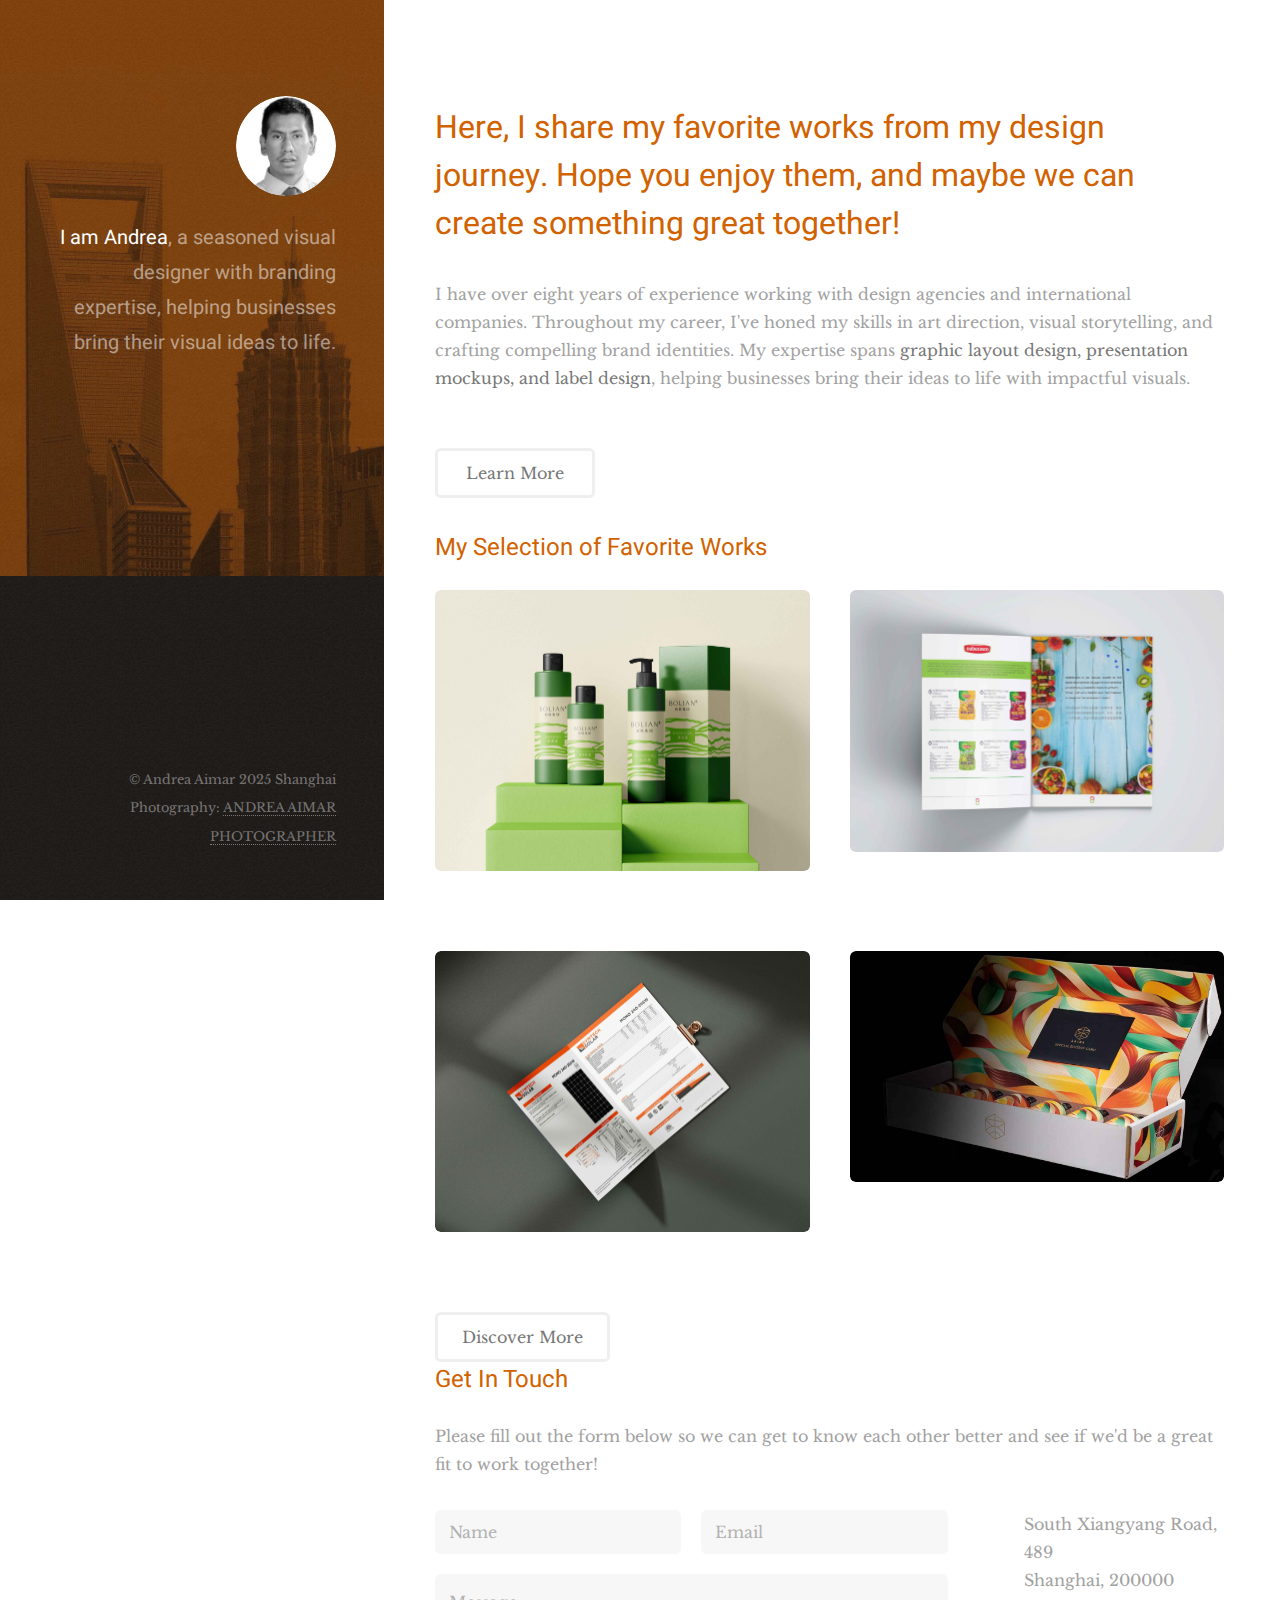
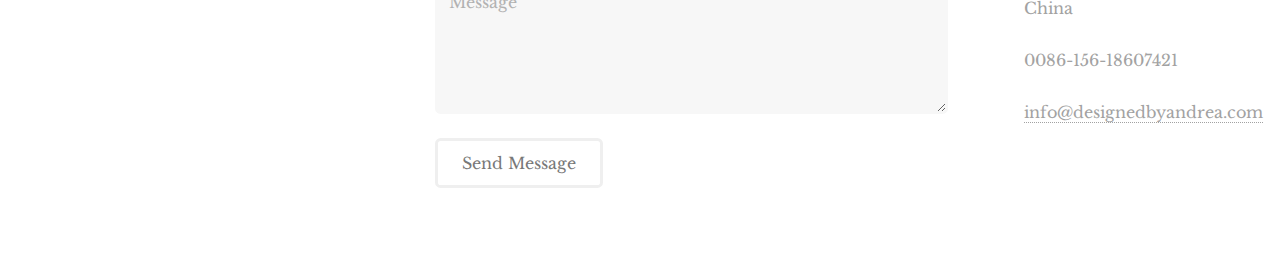
==== home.html @ a519e48b "first commit" ====
<!DOCTYPE HTML>
<html>
	<head>
		<title>Andrea Aimar · Freelance Graphic Designer & Visual Strategist Based in Shanghai</title>
		<meta charset="utf-8" />
		<meta name="viewport" content="width=device-width, initial-scale=1, user-scalable=no" />

		<link rel="icon" href="images/favicon.jpg" type="image/x-icon">
		
		<link rel="stylesheet" href="assets/css/main.css" />
		<style>
			.image.thumb:after {
				-moz-transition: opacity 0.2s ease-in-out;
				-webkit-transition: opacity 0.2s ease-in-out;
				-ms-transition: opacity 0.2s ease-in-out;
				transition: opacity 0.2s ease-in-out;
				border-radius: 0.35em;
				border: solid 3px rgba(255, 255, 255, 0.5);
				color: #fff;
				content: attr(data-title);
				display: inline-block;
				font-size: 0.8em;
				font-weight: 400;
				left: 50%;
				line-height: 2.25em;
				margin: -1.25em 0 0 -3em;
				opacity: 0;
				padding: 0 1.5em;
				position: absolute;
				text-align: center;
				text-decoration: none;
				top: 50%;
				white-space: nowrap;
			}

			.image.thumb:hover:after {
				opacity: 1;
			}
		</style>
	</head>
	
	<body class="is-preload">

		<!-- Header -->
		<header id="header">
			<div class="inner">
				<a href="#" class="image avatar"><img src="images/avatar.jpg" alt="" /></a>
				<h1><strong>I am Andrea</strong>, a seasoned visual designer with branding expertise,
					helping businesses bring their visual ideas to life.</h1>
			</div>
		</header>

		<!-- Main -->
		<div id="main">

			<!-- One -->
			<section id="one">
				<header class="major">
					<h2>Here, I share my favorite works from my design journey.
					Hope you enjoy them, and maybe we can create something great together!</h2>
				</header>
				<div class="text-wrapper">
					<p class="short-text"> I have over eight years of experience working with design agencies and international companies.
						Throughout my career, I've honed my skills in art direction, visual storytelling, and crafting compelling brand identities.
						My expertise spans <strong>graphic layout design, presentation mockups, and label design</strong>, helping businesses
						bring their ideas to life with impactful visuals.</p>
					<p class="extra-text"> This part of the text will be hidden initially.</p>
				</div>
				<ul class="actions">
					<li><a href="#" class="button" id="reveal-btn">Learn More</a></li>
					<li><a href="#" class="button" id="see-less-btn" style="display:none;">See Less</a></li>
				</ul>
			</section>

			<!-- Two -->
			<section id="two">
				<h2>My Selection of Favorite Works</h2>
				<div class="row">

					<article class="col-6 col-12-xsmall work-item">
						<a href="images/fulls/01.jpg" class="image fit thumb" data-lightbox="work-1" data-title="Label Design">
							<img src="images/thumbs/01.jpg" alt="Label Design" />
						</a>
						<a href="images/fulls/01b.jpg" class="image fit thumb" data-lightbox="work-1" data-title="Label Design - Alternative View"></a>
					</article>

					<article class="col-6 col-12-xsmall work-item">
						<a href="images/fulls/02.jpg" class="image fit thumb" data-lightbox="work-2" data-title="Catalog Design">
							<img src="images/thumbs/02.jpg" alt="Catalog Design" />
						</a>
						<a href="images/fulls/02b.jpg" class="image fit thumb" data-lightbox="work-2" data-title="Catalog Design - Alternative View"></a>
					</article>

					<article class="col-6 col-12-xsmall work-item">
						<a href="images/fulls/03.jpg" class="image fit thumb" data-lightbox="work-3" data-title="Datasheet Creation">
							<img src="images/thumbs/03.jpg" alt="Datasheet Creation" />
						</a>
					</article>

					<article class="col-6 col-12-xsmall work-item">
						<a href="images/fulls/04.jpg" class="image fit thumb" data-lightbox="work-4" data-title="Packaging Art Direction">
							<img src="images/thumbs/04.jpg" alt="Packaging Art Direction" />
						</a>
						<a href="images/fulls/04b.jpg" class="image fit thumb" data-lightbox="work-4" data-title="Packaging Art Direction - Alternative View"></a>
					</article>
				</div>
				<a href="#" class="button" id="portfolio-btn">Discover More</a>
			</section>

			<!-- Hidden Section for Extra Projects -->
			<section id="two">
				
				<div class="row">
					<article class="col-6 col-12-xsmall work-item extra-project" style="display:none;">
						<a href="images/fulls/05.jpg" class="image fit thumb" data-lightbox="work-5" data-title="Product Catalog">
							<img src="images/thumbs/05.jpg" alt="Product Catalog" />
						</a>
						<a href="images/fulls/05b.jpg" class="image fit thumb" data-lightbox="work-5" data-title="Product Catalog - Alternative View"></a>
					</article>

					<article class="col-6 col-12-xsmall work-item extra-project" style="display:none;">
						<a href="images/fulls/06.jpg" class="image fit thumb" data-lightbox="work-6" data-title="Booth Design">
							<img src="images/thumbs/06.jpg" alt="Booth Design" />
						</a>
						<a href="images/fulls/06b.jpg" class="image fit thumb" data-lightbox="work-6" data-title="Booth Design - Alternative View"></a>
					</article>

					<article class="col-6 col-12-xsmall work-item extra-project" style="display:none;">
						<a href="images/fulls/07.jpg" class="image fit thumb" data-lightbox="work-7" data-title="Label Design">
							<img src="images/thumbs/07.jpg" alt="Label Design" />
						</a>
						<a href="images/fulls/07b.jpg" class="image fit thumb" data-lightbox="work-7" data-title="Label Design - Alternative View"></a>
					</article>

					<article class="col-6 col-12-xsmall work-item extra-project" style="display:none;">
						<a href="images/fulls/08.jpg" class="image fit thumb" data-lightbox="work-8" data-title="E-commerce Design">
							<img src="images/thumbs/08.jpg" alt="E-commerce Design" />
						</a>
						<a href="images/fulls/08b.jpg" class="image fit thumb" data-lightbox="work-8" data-title="E-commerce Design - Alternative View"></a>
					</article>

					<article class="col-6 col-12-xsmall work-item extra-project" style="display:none;">
						<a href="images/fulls/09.jpg" class="image fit thumb" data-lightbox="work-9" data-title="Label Design">
							<img src="images/thumbs/09.jpg" alt="Label Design" />
						</a>
						<a href="images/fulls/09b.jpg" class="image fit thumb" data-lightbox="work-9" data-title="Label Design - Alternative View"></a>
					</article>

					<article class="col-6 col-12-xsmall work-item extra-project" style="display:none;">
						<a href="images/fulls/10.jpg" class="image fit thumb" data-lightbox="work-10" data-title="E-commerce Design">
							<img src="images/thumbs/10.jpg" alt="E-commerce Design" />
						</a>
						<a href="images/fulls/10b.jpg" class="image fit thumb" data-lightbox="work-10" data-title="E-commerce Design - Alternative View"></a>
					</article>
				</div>
			</section>

			<!-- Three -->
			<section id="three">
				<h2>Get In Touch</h2>
				<p> Please fill out the form below so we can get to know each other better and see if we'd be a great fit to work together!</p>
				<div class="row">
					<div class="col-8 col-12-small">
						<form method="post" action="https://formsubmit.co/andreaaimar07@gmail.com">
							<div class="row gtr-uniform gtr-50">
								<div class="col-6 col-12-xsmall"><input type="text" name="name" id="name" placeholder="Name" /></div>
								<div class="col-6 col-12-xsmall"><input type="email" name="email" id="email" placeholder="Email" /></div>
								<div class="col-12"><textarea name="message" id="message" placeholder="Message" rows="4"></textarea></div>
							</div>
							<ul class="actions">
								<li><input type="submit" value="Send Message" /></li>
							</ul>
						</form>	
					</div>
					<div class="col-4 col-12-small">
						<ul class="labeled-icons">
							<li>
								<h3 class="icon solid fa-home"><span class="label">Address</span></h3>
								South Xiangyang Road, 489<br />
								Shanghai, 200000<br />
								China
							</li>
							<li>
								<h3 class="icon solid fa-mobile-alt"><span class="label">Phone</span></h3>
								0086-156-18607421
							</li>
							<li>
								<h3 class="icon solid fa-envelope"><span class="label">Email</span></h3>
								<a href="#">info@designedbyandrea.com</a>
							</li>
						</ul>
					</div>
				</div>
			</section>

		</div>

		<!-- Footer -->
		<footer id="footer">
			<div class="inner">
				<ul class="icons">
					<li><a href="instagram.com/designedbyandrea" class="icon brands fa-instagram"><span class="label">Instagram</span></a></li>
					<li><a href="mailto:andreaaimar07@gmail.com" class="icon solid fa-envelope"><span class="label">Email</span></a></li>
				</ul>
				<ul class="copyright">
					<li>&copy; Andrea Aimar 2025 Shanghai</li><li>Photography: <a href="http://aaimarphoto.com/">ANDREA AIMAR PHOTOGRAPHER</a></li>
				</ul>
			</div>
		</footer>

		<!-- Scripts -->
		<script src="assets/js/jquery.min.js"></script>
		<script src="assets/js/jquery.poptrox.min.js"></script>
		<script src="assets/js/browser.min.js"></script>
		<script src="assets/js/breakpoints.min.js"></script>
		<script src="assets/js/util.js"></script>
		<script src="assets/js/main.js"></script>
		<script>
			$(document).ready(function () {
				// Initialize lightbox for all images initially
				initializeLightbox();

				// Handle "Discover More" button click
				$('#portfolio-btn').click(function (e) {
					e.preventDefault(); // Prevent default link behavior

					// Show hidden projects
					$('.extra-project').fadeIn();

					// Destroy the existing poptrox instance
					$('.image.fit.thumb').data('poptrox', null);

					// Reinitialize lightbox for all images (including extra projects)
					initializeLightbox();

					// Hide the "Discover More" button after clicking
					$(this).hide();
				});

				// Function to initialize lightbox
				function initializeLightbox() {
					$('.image.fit.thumb').poptrox({
						usePopupCaption: true, // Show captions
						usePopupNav: true, // Enable navigation between images
					});
				}
			});
		</script>
	</body>
</html>
---- assets/css/main.css ----
@import url("https://fonts.googleapis.com/css2?family=Source+Sans+Pro:400,400italic,700&display=swap");
@import url("https://fonts.googleapis.com/css2?family=Libre+Baskerville:wght@400;700&display=swap");
@import url("https://fonts.googleapis.com/css2?family=Heebo:wght@100;200;300;400;500;600;700;800;900&display=swap");



article, aside, details, figcaption, figure,
footer, header, hgroup, menu, nav, section {
	display: block;}

body {
	line-height: 1;
}

ol, ul {
	list-style: none;
}

blockquote, q {
	quotes: none;
}

	blockquote:before, blockquote:after, q:before, q:after {
		content: '';
		content: none;
	}

table {
	border-collapse: collapse;
	border-spacing: 0;
}

body {
	-webkit-text-size-adjust: none;
}

mark {
	background-color: transparent;
	color: inherit;
}

input::-moz-focus-inner {
	border: 0;
	padding: 0;
}

input, select, textarea {
	-moz-appearance: none;
	-webkit-appearance: none;
	-ms-appearance: none;
	appearance: none;
}

/* Basic */

	html {
		box-sizing: border-box;
	}

	*, *:before, *:after {
		box-sizing: inherit;
	}

	body {
		background: #fff;
	}

		body.is-preload *, body.is-preload *:before, body.is-preload *:after {
			-moz-animation: none !important;
			-webkit-animation: none !important;
			-ms-animation: none !important;
			animation: none !important;
			-moz-transition: none !important;
			-webkit-transition: none !important;
			-ms-transition: none !important;
			transition: none !important;
		}

	body, input, select, textarea {
		color: #a2a2a2;
		font-family: 'Libre Baskerville', serif;
		font-size: 16pt;
		font-weight: 400;
		line-height: 1.75em;
	}

	a {
		-moz-transition: color 0.2s ease-in-out, border-color 0.2s ease-in-out;
		-webkit-transition: color 0.2s ease-in-out, border-color 0.2s ease-in-out;
		-ms-transition: color 0.2s ease-in-out, border-color 0.2s ease-in-out;
		transition: color 0.2s ease-in-out, border-color 0.2s ease-in-out;
		border-bottom: dotted 1px;
		color: #d19a00;
		text-decoration: none;
	}

		a:hover {
			border-bottom-color: transparent;
			color: #d19a00 !important;
			text-decoration: none;
		}

	strong, b {
		color: #787878;
		font-weight: 400;
	}

	em, i {
		font-style: italic;
	}

	p {
		margin: 0 0 2em 0;
	}

	h1, h2, h3, h4, h5, h6 {
		color: #787878;
		font-weight: 400;
		font-family: 'Heebo', sans-serif;
		line-height: 1em;
		margin: 0 0 1em 0;
	}

		h1 a, h2 a, h3 a, h4 a, h5 a, h6 a {
			color: inherit;
			text-decoration: none;
		}

	h1 {
		font-size: 2em;
		line-height: 1.5em;
	}

	h2 {
		font-size: 1.5em;
		line-height: 1.5em;
		color: #D16200;
	}

	h3 {
		font-size: 1.25em;
		line-height: 1.5em;
	}

	h4 {
		font-size: 1.1em;
		line-height: 1.5em;
	}

	h5 {
		font-size: 0.9em;
		line-height: 1.5em;
	}

	h6 {
		font-size: 0.7em;
		line-height: 1.5em;
	}

	sub {
		font-size: 0.8em;
		position: relative;
		top: 0.5em;
	}

	sup {
		font-size: 0.8em;
		position: relative;
		top: -0.5em;
	}

	hr {
		border: 0;
		border-bottom: solid 2px #efefef;
		margin: 2em 0;
	}

		hr.major {
			margin: 3em 0;
		}

	blockquote {
		border-left: solid 6px #efefef;
		font-style: italic;
		margin: 0 0 2em 0;
		padding: 0.5em 0 0.5em 1.5em;
	}

	code {
		background: #f7f7f7;
		border-radius: 0.35em;
		border: solid 2px #efefef;
		font-family: "Courier New", monospace;
		font-size: 0.9em;
		margin: 0 0.25em;
		padding: 0.25em 0.65em;
	}

	pre {
		-webkit-overflow-scrolling: touch;
		font-family: "Courier New", monospace;
		font-size: 0.9em;
		margin: 0 0 2em 0;
	}

		pre code {
			display: block;
			line-height: 1.75em;
			padding: 1em 1.5em;
			overflow-x: auto;
		}

	.align-left {
		text-align: left;
	}

	.align-center {
		text-align: center;
	}

	.align-right {
		text-align: right;
	}

/* Container */


		.container.max {
			width: 100%;
		}

		@media screen and (max-width: 980px) {

			.container {
				width: 100% !important;
				max-width: 100% !important;
			}

		}

		@media screen and (max-width: 480px) {

			.container {
				max-width: calc(100% - 3em);
			}

		}

/* Row */

	.row {
		display: flex;
		flex-wrap: wrap;
		box-sizing: border-box;
		align-items: stretch;
	}

		.row > * {
			box-sizing: border-box;
		}

		.row.gtr-uniform > * > :last-child {
			margin-bottom: 0;
		}

		.row.aln-left {
			justify-content: flex-start;
		}

		.row.aln-center {
			justify-content: center;
		}

		.row.aln-right {
			justify-content: flex-end;
		}

		.row.aln-top {
			align-items: flex-start;
		}

		.row.aln-middle {
			align-items: center;
		}

		.row.aln-bottom {
			align-items: flex-end;
		}

		.row > .imp {
			order: -1;
		}

		.row > .col-1 {
			width: 8.33333%;
		}

		.row > .off-1 {
			margin-left: 8.33333%;
		}

		.row > .col-2 {
			width: 16.66667%;
		}

		.row > .off-2 {
			margin-left: 16.66667%;
		}

		.row > .col-3 {
			width: 25%;
		}

		.row > .off-3 {
			margin-left: 25%;
		}

		.row > .col-4 {
			width: 33.33333%;
		}

		.row > .off-4 {
			margin-left: 33.33333%;
		}

		.row > .col-5 {
			width: 41.66667%;
		}

		.row > .off-5 {
			margin-left: 41.66667%;
		}

		.row > .col-6 {
			width: 50%;
		}

		.row > .off-6 {
			margin-left: 50%;
		}

		.row > .col-7 {
			width: 58.33333%;
		}

		.row > .off-7 {
			margin-left: 58.33333%;
		}

		.row > .col-8 {
			width: 66.66667%;
		}

		.row > .off-8 {
			margin-left: 66.66667%;
		}

		.row > .col-9 {
			width: 75%;
		}

		.row > .off-9 {
			margin-left: 75%;
		}

		.row > .col-10 {
			width: 83.33333%;
		}

		.row > .off-10 {
			margin-left: 83.33333%;
		}

		.row > .col-11 {
			width: 91.66667%;
		}

		.row > .off-11 {
			margin-left: 91.66667%;
		}

		.row > .col-12 {
			width: 100%;
		}

		.row > .off-12 {
			margin-left: 100%;
		}

		.row.gtr-0 {
			margin-top: 0;
			margin-left: 0em;
		}

			.row.gtr-0 > * {
				padding: 0 0 0 0em;
			}

			.row.gtr-0.gtr-uniform {
				margin-top: 0em;
			}

				.row.gtr-0.gtr-uniform > * {
					padding-top: 0em;
				}

		.row.gtr-25 {
			margin-top: 0;
			margin-left: -0.625em;
		}

			.row.gtr-25 > * {
				padding: 0 0 0 0.625em;
			}

			.row.gtr-25.gtr-uniform {
				margin-top: -0.625em;
			}

				.row.gtr-25.gtr-uniform > * {
					padding-top: 0.625em;
				}

		.row.gtr-50 {
			margin-top: 0;
			margin-left: -1.25em;
		}

			.row.gtr-50 > * {
				padding: 0 0 0 1.25em;
			}

			.row.gtr-50.gtr-uniform {
				margin-top: -1.25em;
			}

				.row.gtr-50.gtr-uniform > * {
					padding-top: 1.25em;
				}

		.row {
			margin-top: 0;
			margin-left: -2.5em;
		}

			.row > * {
				padding: 0 0 0 2.5em;
			}

			.row.gtr-uniform {
				margin-top: -2.5em;
			}

				.row.gtr-uniform > * {
					padding-top: 2.5em;
				}

		.row.gtr-150 {
			margin-top: 0;
			margin-left: -3.75em;
		}

			.row.gtr-150 > * {
				padding: 0 0 0 3.75em;
			}

			.row.gtr-150.gtr-uniform {
				margin-top: -3.75em;
			}

				.row.gtr-150.gtr-uniform > * {
					padding-top: 3.75em;
				}

		.row.gtr-200 {
			margin-top: 0;
			margin-left: -5em;
		}

			.row.gtr-200 > * {
				padding: 0 0 0 5em;
			}

			.row.gtr-200.gtr-uniform {
				margin-top: -5em;
			}

				.row.gtr-200.gtr-uniform > * {
					padding-top: 5em;
				}

		
				.row.gtr-150 {
					margin-top: 0;
					margin-left: -3em;
				}

					.row.gtr-150 > * {
						padding: 0 0 0 3em;
					}

					.row.gtr-150.gtr-uniform {
						margin-top: -3em;
					}

						.row.gtr-150.gtr-uniform > * {
							padding-top: 3em;
						}

				.row.gtr-200 {
					margin-top: 0;
					margin-left: -4em;
				}

					.row.gtr-200 > * {
						padding: 0 0 0 4em;
					}

					.row.gtr-200.gtr-uniform {
						margin-top: -4em;
					}

						.row.gtr-200.gtr-uniform > * {
							padding-top: 4em;
						}

		}

		@media screen and (max-width: 980px) {

			.row {
				display: flex;
				flex-wrap: wrap;
				box-sizing: border-box;
				align-items: stretch;
			}

				.row > * {
					box-sizing: border-box;
				}

				.row.gtr-uniform > * > :last-child {
					margin-bottom: 0;
				}

				.row.aln-left {
					justify-content: flex-start;
				}

				.row.aln-center {
					justify-content: center;
				}

				.row.aln-right {
					justify-content: flex-end;
				}

				.row.aln-top {
					align-items: flex-start;
				}

				.row.aln-middle {
					align-items: center;
				}

				.row.aln-bottom {
					align-items: flex-end;
				}

				.row > .imp-medium {
					order: -1;
				}

				.row > .col-1-medium {
					width: 8.33333%;
				}

				.row > .off-1-medium {
					margin-left: 8.33333%;
				}

				.row > .col-2-medium {
					width: 16.66667%;
				}

				.row > .off-2-medium {
					margin-left: 16.66667%;
				}

				.row > .col-3-medium {
					width: 25%;
				}

				.row > .off-3-medium {
					margin-left: 25%;
				}

				.row > .col-4-medium {
					width: 33.33333%;
				}

				.row > .off-4-medium {
					margin-left: 33.33333%;
				}

				.row > .col-5-medium {
					width: 41.66667%;
				}

				.row > .off-5-medium {
					margin-left: 41.66667%;
				}

				.row > .col-6-medium {
					width: 50%;
				}

				.row > .off-6-medium {
					margin-left: 50%;
				}

				.row > .col-7-medium {
					width: 58.33333%;
				}

				.row > .off-7-medium {
					margin-left: 58.33333%;
				}

				.row > .col-8-medium {
					width: 66.66667%;
				}

				.row > .off-8-medium {
					margin-left: 66.66667%;
				}

				.row > .col-9-medium {
					width: 75%;
				}

				.row > .off-9-medium {
					margin-left: 75%;
				}

				.row > .col-10-medium {
					width: 83.33333%;
				}

				.row > .off-10-medium {
					margin-left: 83.33333%;
				}

				.row > .col-11-medium {
					width: 91.66667%;
				}

				.row > .off-11-medium {
					margin-left: 91.66667%;
				}

				.row > .col-12-medium {
					width: 100%;
				}

				.row > .off-12-medium {
					margin-left: 100%;
				}

				.row.gtr-0 {
					margin-top: 0;
					margin-left: 0em;
				}

					.row.gtr-0 > * {
						padding: 0 0 0 0em;
					}

					.row.gtr-0.gtr-uniform {
						margin-top: 0em;
					}

						.row.gtr-0.gtr-uniform > * {
							padding-top: 0em;
						}

				.row.gtr-25 {
					margin-top: 0;
					margin-left: -0.5em;
				}

					.row.gtr-25 > * {
						padding: 0 0 0 0.5em;
					}

					.row.gtr-25.gtr-uniform {
						margin-top: -0.5em;
					}

						.row.gtr-25.gtr-uniform > * {
							padding-top: 0.5em;
						}

				.row.gtr-50 {
					margin-top: 0;
					margin-left: -1em;
				}

					.row.gtr-50 > * {
						padding: 0 0 0 1em;
					}

					.row.gtr-50.gtr-uniform {
						margin-top: -1em;
					}

						.row.gtr-50.gtr-uniform > * {
							padding-top: 1em;
						}

				.row {
					margin-top: 0;
					margin-left: -2em;
				}

					.row > * {
						padding: 0 0 0 2em;
					}

					.row.gtr-uniform {
						margin-top: -2em;
					}

						.row.gtr-uniform > * {
							padding-top: 2em;
						}

				.row.gtr-150 {
					margin-top: 0;
					margin-left: -3em;
				}

					.row.gtr-150 > * {
						padding: 0 0 0 3em;
					}

					.row.gtr-150.gtr-uniform {
						margin-top: -3em;
					}

						.row.gtr-150.gtr-uniform > * {
							padding-top: 3em;
						}

				.row.gtr-200 {
					margin-top: 0;
					margin-left: -4em;
				}

					.row.gtr-200 > * {
						padding: 0 0 0 4em;
					}

					.row.gtr-200.gtr-uniform {
						margin-top: -4em;
					}

						.row.gtr-200.gtr-uniform > * {
							padding-top: 4em;
						}

		}

		@media screen and (max-width: 736px) {

			.row {
				display: flex;
				flex-wrap: wrap;
				box-sizing: border-box;
				align-items: stretch;
			}

				.row > * {
					box-sizing: border-box;
				}

				.row.gtr-uniform > * > :last-child {
					margin-bottom: 0;
				}

				.row.aln-left {
					justify-content: flex-start;
				}

				.row.aln-center {
					justify-content: center;
				}

				.row.aln-right {
					justify-content: flex-end;
				}

				.row.aln-top {
					align-items: flex-start;
				}

				.row.aln-middle {
					align-items: center;
				}

				.row.aln-bottom {
					align-items: flex-end;
				}

				.row > .imp-small {
					order: -1;
				}

				.row > .col-1-small {
					width: 8.33333%;
				}

				.row > .off-1-small {
					margin-left: 8.33333%;
				}

				.row > .col-2-small {
					width: 16.66667%;
				}

				.row > .off-2-small {
					margin-left: 16.66667%;
				}

				.row > .col-3-small {
					width: 25%;
				}

				.row > .off-3-small {
					margin-left: 25%;
				}

				.row > .col-4-small {
					width: 33.33333%;
				}

				.row > .off-4-small {
					margin-left: 33.33333%;
				}

				.row > .col-5-small {
					width: 41.66667%;
				}

				.row > .off-5-small {
					margin-left: 41.66667%;
				}

				.row > .col-6-small {
					width: 50%;
				}

				.row > .off-6-small {
					margin-left: 50%;
				}

				.row > .col-7-small {
					width: 58.33333%;
				}

				.row > .off-7-small {
					margin-left: 58.33333%;
				}

				.row > .col-8-small {
					width: 66.66667%;
				}

				.row > .off-8-small {
					margin-left: 66.66667%;
				}

				.row > .col-9-small {
					width: 75%;
				}

				.row > .off-9-small {
					margin-left: 75%;
				}

				.row > .col-10-small {
					width: 83.33333%;
				}

				.row > .off-10-small {
					margin-left: 83.33333%;
				}

				.row > .col-11-small {
					width: 91.66667%;
				}

				.row > .off-11-small {
					margin-left: 91.66667%;
				}

				.row > .col-12-small {
					width: 100%;
				}

				.row > .off-12-small {
					margin-left: 100%;
				}

				.row.gtr-0 {
					margin-top: 0;
					margin-left: 0em;
				}

					.row.gtr-0 > * {
						padding: 0 0 0 0em;
					}

					.row.gtr-0.gtr-uniform {
						margin-top: 0em;
					}

						.row.gtr-0.gtr-uniform > * {
							padding-top: 0em;
						}

				.row.gtr-25 {
					margin-top: 0;
					margin-left: -0.375em;
				}

					.row.gtr-25 > * {
						padding: 0 0 0 0.375em;
					}

					.row.gtr-25.gtr-uniform {
						margin-top: -0.375em;
					}

						.row.gtr-25.gtr-uniform > * {
							padding-top: 0.375em;
						}

				.row.gtr-50 {
					margin-top: 0;
					margin-left: -0.75em;
				}

					.row.gtr-50 > * {
						padding: 0 0 0 0.75em;
					}

					.row.gtr-50.gtr-uniform {
						margin-top: -0.75em;
					}

						.row.gtr-50.gtr-uniform > * {
							padding-top: 0.75em;
						}

				.row {
					margin-top: 0;
					margin-left: -1.5em;
				}

					.row > * {
						padding: 0 0 0 1.5em;
					}

					.row.gtr-uniform {
						margin-top: -1.5em;
					}

						.row.gtr-uniform > * {
							padding-top: 1.5em;
						}

				.row.gtr-150 {
					margin-top: 0;
					margin-left: -2.25em;
				}

					.row.gtr-150 > * {
						padding: 0 0 0 2.25em;
					}

					.row.gtr-150.gtr-uniform {
						margin-top: -2.25em;
					}

						.row.gtr-150.gtr-uniform > * {
							padding-top: 2.25em;
						}

				.row.gtr-200 {
					margin-top: 0;
					margin-left: -3em;
				}

					.row.gtr-200 > * {
						padding: 0 0 0 3em;
					}

					.row.gtr-200.gtr-uniform {
						margin-top: -3em;
					}

						.row.gtr-200.gtr-uniform > * {
							padding-top: 3em;
						}

		}

		@media screen and (max-width: 480px) {

			.row {
				display: flex;
				flex-wrap: wrap;
				box-sizing: border-box;
				align-items: stretch;
			}

				.row > * {
					box-sizing: border-box;
				}

				.row.gtr-uniform > * > :last-child {
					margin-bottom: 0;
				}

				.row.aln-left {
					justify-content: flex-start;
				}

				.row.aln-center {
					justify-content: center;
				}

				.row.aln-right {
					justify-content: flex-end;
				}

				.row.aln-top {
					align-items: flex-start;
				}

				.row.aln-middle {
					align-items: center;
				}

				.row.aln-bottom {
					align-items: flex-end;
				}

				.row > .imp-xsmall {
					order: -1;
				}

				.row > .col-1-xsmall {
					width: 8.33333%;
				}

				.row > .off-1-xsmall {
					margin-left: 8.33333%;
				}

				.row > .col-2-xsmall {
					width: 16.66667%;
				}

				.row > .off-2-xsmall {
					margin-left: 16.66667%;
				}

				.row > .col-3-xsmall {
					width: 25%;
				}

				.row > .off-3-xsmall {
					margin-left: 25%;
				}

				.row > .col-4-xsmall {
					width: 33.33333%;
				}

				.row > .off-4-xsmall {
					margin-left: 33.33333%;
				}

				.row > .col-5-xsmall {
					width: 41.66667%;
				}

				.row > .off-5-xsmall {
					margin-left: 41.66667%;
				}

				.row > .col-6-xsmall {
					width: 50%;
				}

				.row > .off-6-xsmall {
					margin-left: 50%;
				}

				.row > .col-7-xsmall {
					width: 58.33333%;
				}

				.row > .off-7-xsmall {
					margin-left: 58.33333%;
				}

				.row > .col-8-xsmall {
					width: 66.66667%;
				}

				.row > .off-8-xsmall {
					margin-left: 66.66667%;
				}

				.row > .col-9-xsmall {
					width: 75%;
				}

				.row > .off-9-xsmall {
					margin-left: 75%;
				}

				.row > .col-10-xsmall {
					width: 83.33333%;
				}

				.row > .off-10-xsmall {
					margin-left: 83.33333%;
				}

				.row > .col-11-xsmall {
					width: 91.66667%;
				}

				.row > .off-11-xsmall {
					margin-left: 91.66667%;
				}

				.row > .col-12-xsmall {
					width: 100%;
				}

				.row > .off-12-xsmall {
					margin-left: 100%;
				}

				.row.gtr-0 {
					margin-top: 0;
					margin-left: 0em;
				}

					.row.gtr-0 > * {
						padding: 0 0 0 0em;
					}

					.row.gtr-0.gtr-uniform {
						margin-top: 0em;
					}

						.row.gtr-0.gtr-uniform > * {
							padding-top: 0em;
						}

				.row.gtr-25 {
					margin-top: 0;
					margin-left: -0.375em;
				}

					.row.gtr-25 > * {
						padding: 0 0 0 0.375em;
					}

					.row.gtr-25.gtr-uniform {
						margin-top: -0.375em;
					}

						.row.gtr-25.gtr-uniform > * {
							padding-top: 0.375em;
						}

				.row.gtr-50 {
					margin-top: 0;
					margin-left: -0.75em;
				}

					.row.gtr-50 > * {
						padding: 0 0 0 0.75em;
					}

					.row.gtr-50.gtr-uniform {
						margin-top: -0.75em;
					}

						.row.gtr-50.gtr-uniform > * {
							padding-top: 0.75em;
						}

				.row {
					margin-top: 0;
					margin-left: -1.5em;
				}

					.row > * {
						padding: 0 0 0 1.5em;
					}

					.row.gtr-uniform {
						margin-top: -1.5em;
					}

						.row.gtr-uniform > * {
							padding-top: 1.5em;
						}

				.row.gtr-150 {
					margin-top: 0;
					margin-left: -2.25em;
				}

					.row.gtr-150 > * {
						padding: 0 0 0 2.25em;
					}

					.row.gtr-150.gtr-uniform {
						margin-top: -2.25em;
					}

						.row.gtr-150.gtr-uniform > * {
							padding-top: 2.25em;
						}

				.row.gtr-200 {
					margin-top: 0;
					margin-left: -3em;
				}

					.row.gtr-200 > * {
						padding: 0 0 0 3em;
					}

					.row.gtr-200.gtr-uniform {
						margin-top: -3em;
					}

						.row.gtr-200.gtr-uniform > * {
							padding-top: 3em;
						}

		}

/* Section/Article */

	section.special, article.special {
		text-align: center;
	}

	header p {
		color: #b2b2b2;
		position: relative;
		margin: 0 0 1.5em 0;
	}

	header h2 + p {
		font-size: 1.25em;
		margin-top: -1em;
		line-height: 1.5em;
	}

	header h3 + p {
		font-size: 1.1em;
		margin-top: -0.8em;
		line-height: 1.5em;
	}

	header h4 + p,
	header h5 + p,
	header h6 + p {
		font-size: 0.9em;
		margin-top: -0.6em;
		line-height: 1.5em;
	}

	header.major h2 {
		font-size: 2em;
	}

/* Form */

	form {
		margin: 0 0 2em 0;
	}

	label {
		color: #787878;
		display: block;
		font-size: 0.9em;
		font-weight: 400;
		margin: 0 0 1em 0;
	}

	input[type="text"],
	input[type="password"],
	input[type="email"],
	select,
	textarea {
		-moz-appearance: none;
		-webkit-appearance: none;
		-ms-appearance: none;
		appearance: none;
		background: #f7f7f7;
		border-radius: 0.35em;
		border: solid 2px transparent;
		color: inherit;
		display: block;
		outline: 0;
		padding: 0 0.75em;
		text-decoration: none;
		width: 100%;
	}

		input[type="text"]:invalid,
		input[type="password"]:invalid,
		input[type="email"]:invalid,
		select:invalid,
		textarea:invalid {
			box-shadow: none;
		}

		input[type="text"]:focus,
		input[type="password"]:focus,
		input[type="email"]:focus,
		select:focus,
		textarea:focus {
			border-color: #d19a00;
		}

	select {
		background-image: url("data:image/svg+xml;charset=utf8,%3Csvg xmlns='http://www.w3.org/2000/svg' width='40' height='40' preserveAspectRatio='none' viewBox='0 0 40 40'%3E%3Cpath d='M9.4,12.3l10.4,10.4l10.4-10.4c0.2-0.2,0.5-0.4,0.9-0.4c0.3,0,0.6,0.1,0.9,0.4l3.3,3.3c0.2,0.2,0.4,0.5,0.4,0.9 c0,0.4-0.1,0.6-0.4,0.9L20.7,31.9c-0.2,0.2-0.5,0.4-0.9,0.4c-0.3,0-0.6-0.1-0.9-0.4L4.3,17.3c-0.2-0.2-0.4-0.5-0.4-0.9 c0-0.4,0.1-0.6,0.4-0.9l3.3-3.3c0.2-0.2,0.5-0.4,0.9-0.4S9.1,12.1,9.4,12.3z' fill='%23dfdfdf' /%3E%3C/svg%3E");
		background-size: 1.25rem;
		background-repeat: no-repeat;
		background-position: calc(100% - 1rem) center;
		height: 2.75em;
		padding-right: 2.75em;
		text-overflow: ellipsis;
	}

		select option {
			color: #787878;
			background: #fff;
		}

		select:focus::-ms-value {
			background-color: transparent;
		}

		select::-ms-expand {
			display: none;
		}

	input[type="text"],
	input[type="password"],
	input[type="email"],
	select {
		height: 2.75em;
	}

	textarea {
		padding: 0.75em;
	}

	input[type="checkbox"],
	input[type="radio"] {
		-moz-appearance: none;
		-webkit-appearance: none;
		-ms-appearance: none;
		appearance: none;
		display: block;
		float: left;
		margin-right: -2em;
		opacity: 0;
		width: 1em;
		z-index: -1;
	}

		input[type="checkbox"] + label,
		input[type="radio"] + label {
			text-decoration: none;
			color: #a2a2a2;
			cursor: pointer;
			display: inline-block;
			font-size: 1em;
			font-weight: 400;
			padding-left: 2.4em;
			padding-right: 0.75em;
			position: relative;
		}

			input[type="checkbox"] + label:before,
			input[type="radio"] + label:before {
				-moz-osx-font-smoothing: grayscale;
				-webkit-font-smoothing: antialiased;
				display: inline-block;
				font-style: normal;
				font-variant: normal;
				text-rendering: auto;
				line-height: 1;
				text-transform: none !important;
				font-family: 'Font Awesome 5 Free';
				font-weight: 900;
			}

			input[type="checkbox"] + label:before,
			input[type="radio"] + label:before {
				background: #f7f7f7;
				border-radius: 0.35em;
				border: solid 2px transparent;
				content: '';
				display: inline-block;
				font-size: 0.8em;
				height: 2.0625em;
				left: 0;
				line-height: 1.85625em;
				position: absolute;
				text-align: center;
				top: 0;
				width: 2.0625em;
			}

		input[type="checkbox"]:checked + label:before,
		input[type="radio"]:checked + label:before {
			background: #787878;
			border-color: #787878;
			color: #fff;
			content: '\f00c';
		}

		input[type="checkbox"]:focus + label:before,
		input[type="radio"]:focus + label:before {
			border-color: #49bf9d;
		}

	input[type="checkbox"] + label:before {
		border-radius: 0.35em;
	}

	input[type="radio"] + label:before {
		border-radius: 100%;
	}

	::-webkit-input-placeholder {
		color: #b2b2b2 !important;
		opacity: 1.0;
	}

	:-moz-placeholder {
		color: #b2b2b2 !important;
		opacity: 1.0;
	}

	::-moz-placeholder {
		color: #b2b2b2 !important;
		opacity: 1.0;
	}

	:-ms-input-placeholder {
		color: #b2b2b2 !important;
		opacity: 1.0;
	}

/* Box */

	.box {
		border-radius: 0.35em;
		border: solid 2px #efefef;
		margin-bottom: 2em;
		padding: 1.5em;
	}

		.box > :last-child,
		.box > :last-child > :last-child,
		.box > :last-child > :last-child > :last-child {
			margin-bottom: 0;
		}

		.box.alt {
			border: 0;
			border-radius: 0;
			padding: 0;
		}

/* Icon */

	.icon {
		text-decoration: none;
		border-bottom: none;
		position: relative;
	}

		.icon:before {
			-moz-osx-font-smoothing: grayscale;
			-webkit-font-smoothing: antialiased;
			display: inline-block;
			font-style: normal;
			font-variant: normal;
			text-rendering: auto;
			line-height: 1;
			text-transform: none !important;
			font-family: 'Font Awesome 5 Free';
			font-weight: 400;
		}

		.icon > .label {
			display: none;
		}

		.icon:before {
			line-height: inherit;
		}

		.icon.solid:before {
			font-weight: 900;
		}

		.icon.brands:before {
			font-family: 'Font Awesome 5 Brands';
		}

/* Image Container */
.image {
    border-radius: 0.35em;
    border: 0;
    display: inline-block;
    position: relative;
    overflow: hidden; /* Ensure content does not spill out */
    width: 100%; /* Allow image to scale with its parent container */
}

/* Thumbnail Container (thumb) */
.image.thumb {
    position: relative; /* Ensure we can position the button inside */
    width: 100%;
    display: inline-block; /* Ensures thumbnails are inline */
}

/* View Button (after pseudo-element) */
.image.thumb:after {
    content: 'View';
    position: absolute;
    top: 50%;
    left: 50%;
    transform: translate(-50%, -50%); /* This ensures the button is centered */
    border-radius: 0.35em;
    border: solid 3px rgba(255, 255, 255, 0.5);
    color: #fff;
    background: rgba(0, 0, 0, 0.5); /* Optional background */
    display: inline-block;
    font-size: 0.8em;
    font-weight: 400;
    line-height: 2.25em;
    padding: 0 1.5em;
    white-space: nowrap;
    text-align: center;
    text-decoration: none;
    opacity: 0;
    transition: opacity 0.2s ease-in-out;
    z-index: 1; /* Ensure it's on top of the image */
}

/* Show the button on hover */
.image.thumb:hover:after {
    opacity: 1.0;
}

/* Show overlay on hover */
.image.thumb:hover:before {
    opacity: 1.0;
}

/* Regular Image Styles */
.image img {
    border-radius: 0.35em;
    display: block;
    width: 100%; /* Ensures image scales to fit the container */
    height: auto; /* Maintain image aspect ratio */
    object-fit: cover; /* Ensures image fills the container without distortion */
}

/* Ensuring no extra space between thumbnails */
.image.left, .image.right {
    display: inline-block;
    width: 100%; /* Set a specific width if needed, like 40% for a 2-column layout */
    margin-bottom: 1em;
    padding: 0; /* Remove padding to avoid extra space */
}

/* Full-width image (optional) */
.image.fit {
    display: block;
    margin: 0 0 2em 0;
    width: 100%;
}

/* Avatar (circle image) */
.image.avatar {
    border-radius: 100%;
}

.image.avatar img {
    border-radius: 100%;
    width: 100%;
}

/* List */

	ol {
		list-style: decimal;
		margin: 0 0 2em 0;
		padding-left: 1.25em;
	}

		ol li {
			padding-left: 0.25em;
		}

	ul {
		list-style: disc;
		margin: 0 0 2em 0;
		padding-left: 1em;
	}

		ul li {
			padding-left: 0.5em;
		}

		ul.alt {
			list-style: none;
			padding-left: 0;
		}

			ul.alt li {
				border-top: solid 2px #efefef;
				padding: 0.5em 0;
			}

				ul.alt li:first-child {
					border-top: 0;
					padding-top: 0;
				}

	dl {
		margin: 0 0 2em 0;
	}

/* Icons */

	ul.icons {
		cursor: default;
		list-style: none;
		padding-left: 0;
	}

		ul.icons li {
			display: inline-block;
			padding: 0 1em 0 0;
		}

			ul.icons li:last-child {
				padding-right: 0;
			}

			ul.icons li .icon:before {
				font-size: 1.5em;
			}

/* Labeled Icons */

	ul.labeled-icons {
		list-style: none;
		padding: 0;
	}

		ul.labeled-icons li {
			line-height: 1.75em;
			margin: 1.5em 0 0 0;
			padding-left: 2.25em;
			position: relative;
		}

			ul.labeled-icons li:first-child {
				margin-top: 0;
			}

			ul.labeled-icons li a {
				color: inherit;
			}

			ul.labeled-icons li h3 {
				color: #b2b2b2;
				left: 0;
				position: absolute;
				text-align: center;
				top: 0;
				width: 1em;
			}

/* Actions */

	ul.actions {
		display: -moz-flex;
		display: -webkit-flex;
		display: -ms-flex;
		display: flex;
		cursor: default;
		list-style: none;
		margin-left: -1em;
		padding-left: 0;
	}

		ul.actions li {
			padding: 0 0 0 1em;
			vertical-align: middle;
		}

		ul.actions.special {
			-moz-justify-content: center;
			-webkit-justify-content: center;
			-ms-justify-content: center;
			justify-content: center;
			width: 100%;
			margin-left: 0;
		}

			ul.actions.special li:first-child {
				padding-left: 0;
			}

		ul.actions.stacked {
			-moz-flex-direction: column;
			-webkit-flex-direction: column;
			-ms-flex-direction: column;
			flex-direction: column;
			margin-left: 0;
		}

			ul.actions.stacked li {
				padding: 1.3em 0 0 0;
			}

				ul.actions.stacked li:first-child {
					padding-top: 0;
				}

		ul.actions.fit {
			width: calc(100% + 1em);
		}

			ul.actions.fit li {
				-moz-flex-grow: 1;
				-webkit-flex-grow: 1;
				-ms-flex-grow: 1;
				flex-grow: 1;
				-moz-flex-shrink: 1;
				-webkit-flex-shrink: 1;
				-ms-flex-shrink: 1;
				flex-shrink: 1;
				width: 100%;
			}

				ul.actions.fit li > * {
					width: 100%;
				}

			ul.actions.fit.stacked {
				width: 100%;
			}

		@media screen and (max-width: 480px) {

			ul.actions:not(.fixed) {
				-moz-flex-direction: column;
				-webkit-flex-direction: column;
				-ms-flex-direction: column;
				flex-direction: column;
				margin-left: 0;
				width: 100% !important;
			}

				ul.actions:not(.fixed) li {
					-moz-flex-grow: 1;
					-webkit-flex-grow: 1;
					-ms-flex-grow: 1;
					flex-grow: 1;
					-moz-flex-shrink: 1;
					-webkit-flex-shrink: 1;
					-ms-flex-shrink: 1;
					flex-shrink: 1;
					padding: 1em 0 0 0;
					text-align: center;
					width: 100%;
				}

					ul.actions:not(.fixed) li > * {
						width: 100%;
					}

					ul.actions:not(.fixed) li:first-child {
						padding-top: 0;
					}

					ul.actions:not(.fixed) li input[type="submit"],
					ul.actions:not(.fixed) li input[type="reset"],
					ul.actions:not(.fixed) li input[type="button"],
					ul.actions:not(.fixed) li button,
					ul.actions:not(.fixed) li .button {
						width: 100%;
					}

						ul.actions:not(.fixed) li input[type="submit"].icon:before,
						ul.actions:not(.fixed) li input[type="reset"].icon:before,
						ul.actions:not(.fixed) li input[type="button"].icon:before,
						ul.actions:not(.fixed) li button.icon:before,
						ul.actions:not(.fixed) li .button.icon:before {
							margin-left: -0.5em;
						}

		}

/* Table */

	.table-wrapper {
		-webkit-overflow-scrolling: touch;
		overflow-x: auto;
	}

	table {
		margin: 0 0 2em 0;
		width: 100%;
	}

		table tbody tr {
			border: solid 1px #efefef;
			border-left: 0;
			border-right: 0;
		}

			table tbody tr:nth-child(2n + 1) {
				background-color: #f7f7f7;
			}

		table td {
			padding: 0.75em 0.75em;
		}

		table th {
			color: #787878;
			font-size: 0.9em;
			font-weight: 400;
			padding: 0 0.75em 0.75em 0.75em;
			text-align: left;
		}

		table thead {
			border-bottom: solid 2px #efefef;
		}

		table tfoot {
			border-top: solid 2px #efefef;
		}

		table.alt {
			border-collapse: separate;
		}

			table.alt tbody tr td {
				border: solid 2px #efefef;
				border-left-width: 0;
				border-top-width: 0;
			}

				table.alt tbody tr td:first-child {
					border-left-width: 2px;
				}

			table.alt tbody tr:first-child td {
				border-top-width: 2px;
			}

			table.alt thead {
				border-bottom: 0;
			}

			table.alt tfoot {
				border-top: 0;
			}

/* Button */

	input[type="submit"],
	input[type="reset"],
	input[type="button"],
	.button {
    -moz-appearance: none;
    -webkit-appearance: none;
    -ms-appearance: none;
    appearance: none;
    -moz-transition: background-color 0.2s ease-in-out, color 0.2s ease-in-out, border-color 0.2s ease-in-out;
    -webkit-transition: background-color 0.2s ease-in-out, color 0.2s ease-in-out, border-color 0.2s ease-in-out;
    -ms-transition: background-color 0.2s ease-in-out, color 0.2s ease-in-out, border-color 0.2s ease-in-out;
    transition: background-color 0.2s ease-in-out, color 0.2s ease-in-out, border-color 0.2s ease-in-out;
    background-color: transparent;
    border-radius: 0.35em;
    border: solid 3px #efefef;
    color: #787878 !important;
    cursor: pointer;
    display: inline-block;
    font-weight: 400;
    height: 3.15em;
    height: calc(2.75em + 6px);
    line-height: 2.75em;
    min-width: 10em;
    padding: 0 1.5em;
    text-align: center;
    text-decoration: none;
    white-space: nowrap;
    margin-top: 1.5em; /* Add this line to increase the top margin */
}

		input[type="submit"]:hover,
		input[type="reset"]:hover,
		input[type="button"]:hover,
		.button:hover {
			border-color: #d19a00;
			color: #d19a00 !important;
		}

		input[type="submit"]:active,
		input[type="reset"]:active,
		input[type="button"]:active,
		.button:active {
			background-color: rgba(73, 191, 157, 0.1);
			border-color: #d19a00;
			color: #49bf9d !important;
		}

		input[type="submit"].icon,
		input[type="reset"].icon,
		input[type="button"].icon,
		.button.icon {
			padding-left: 1.35em;
		}

			input[type="submit"].icon:before,
			input[type="reset"].icon:before,
			input[type="button"].icon:before,
			.button.icon:before {
				margin-right: 0.5em;
			}

		input[type="submit"].fit,
		input[type="reset"].fit,
		input[type="button"].fit,
		.button.fit {
			min-width: 0;
			width: 100%;
		}

		input[type="submit"].small,
		input[type="reset"].small,
		input[type="button"].small,
		.button.small {
			font-size: 0.8em;
		}

		input[type="submit"].large,
		input[type="reset"].large,
		input[type="button"].large,
		.button.large {
			font-size: 1.35em;
		}

		input[type="submit"].primary,
		input[type="reset"].primary,
		input[type="button"].primary,
		.button.primary {
			background-color: #49bf9d;
			border-color: #49bf9d;
			color: #ffffff !important;
		}

			input[type="submit"].primary:hover,
			input[type="reset"].primary:hover,
			input[type="button"].primary:hover,
			.button.primary:hover {
				background-color: #d19a00;
				border-color: #d19a00;
			}

			input[type="submit"].primary:active,
			input[type="reset"].primary:active,
			input[type="button"].primary:active,
			.button.primary:active {
				background-color: #d19a00;
				border-color: #d19a00;
			}

		input[type="submit"].disabled, input[type="submit"]:disabled,
		input[type="reset"].disabled,
		input[type="reset"]:disabled,
		input[type="button"].disabled,
		input[type="button"]:disabled,
		.button.disabled,
		.button:disabled {
			background-color: #e7e7e7 !important;
			border-color: #e7e7e7 !important;
			color: #b2b2b2 !important;
			cursor: default;
		}

/* Work Item */

	.work-item {
		margin: 0 0 2em 0;
	}

		.work-item .image {
			margin: 0 0 1.5em 0;
		}

		.work-item h3 {
			font-size: 1em;
			margin: 0 0 0.5em 0;
		}

		.work-item p {
			font-size: 0.8em;
			line-height: 1.5em;
			margin: 0;
		}

/* Header */

	#header {
		display: -moz-flex;
		display: -webkit-flex;
		display: -ms-flex;
		display: flex;
		-moz-flex-direction: column;
		-webkit-flex-direction: column;
		-ms-flex-direction: column;
		flex-direction: column;
		-moz-align-items: -moz-flex-end;
		-webkit-align-items: -webkit-flex-end;
		-ms-align-items: -ms-flex-end;
		align-items: flex-end;
		-moz-justify-content: space-between;
		-webkit-justify-content: space-between;
		-ms-justify-content: space-between;
		justify-content: space-between;
		background-color: #1f1815;
		background-attachment: scroll,								scroll;
		background-image: url("images/overlay.png"), url("../../images/bg.jpg");
		background-position: top left,							top left;
		background-repeat: repeat,								no-repeat;
		background-size: auto,								150%;
		color: rgba(255, 255, 255, 0.5);
		height: 100%;
		left: 0;
		padding: 8em 4em;
		position: fixed;
		text-align: right;
		top: 0;
		width: 35%;
	}

		#header > * {
			-moz-flex-shrink: 0;
			-webkit-flex-shrink: 0;
			-ms-flex-shrink: 0;
			flex-shrink: 0;
			width: 100%;
		}

		#header > .inner {
			-moz-flex-grow: 1;
			-webkit-flex-grow: 1;
			-ms-flex-grow: 1;
			flex-grow: 1;
			margin: 0 0 2em 0;
		}

		#header strong, #header b {
			color: #ffffff;
		}

		#header h2, #header h3, #header h4, #header h5, #header h6 {
			color: #ffffff;
		}

		#header h1 {
			color: rgba(255, 255, 255, 0.5);
			font-size: 1.35em;
			line-height: 1.75em;
			margin: 0;
		}

		#header .image.avatar {
			margin: 0 0 1em 0;
			width: 6.25em;
		}

/* Footer */

	#footer .icons {
		margin: 1em 0 0 0;
	}

		#footer .icons a {
			color: rgba(255, 255, 255, 0.4);
		}

	#footer .copyright {
		color: rgba(255, 255, 255, 0.4);
		font-size: 0.8em;
		list-style: none;
		margin: 1em 0 0 0;
		padding: 0;
	}

		#footer .copyright li {
			border-left: solid 1px rgba(255, 255, 255, 0.25);
			display: inline-block;
			line-height: 1em;
			margin-left: 0.75em;
			padding-left: 0.75em;
		}

			#footer .copyright li:first-child {
				border-left: 0;
				margin-left: 0;
				padding-left: 0;
			}

			#footer .copyright li a {
				color: inherit;
			}

/* Main */

	#main {
		margin-left: 35%;
		max-width: 54em;
		padding: 8em 4em 4em 4em;
		width: calc(100% - 35%);
	}

		#main > section {
			border-top: none;
		}

			#main > section:first-child {
				border-top: 0;
				margin-top: 0;
				padding-top: 0;
			}

/* Poptrox */

	@-moz-keyframes spin {
		0% {
			-moz-transform: rotate(0deg);
			-webkit-transform: rotate(0deg);
			-ms-transform: rotate(0deg);
			transform: rotate(0deg);
		}

		100% {
			-moz-transform: rotate(360deg);
			-webkit-transform: rotate(360deg);
			-ms-transform: rotate(360deg);
			transform: rotate(360deg);
		}
	}

	@-webkit-keyframes spin {
		0% {
			-moz-transform: rotate(0deg);
			-webkit-transform: rotate(0deg);
			-ms-transform: rotate(0deg);
			transform: rotate(0deg);
		}

		100% {
			-moz-transform: rotate(360deg);
			-webkit-transform: rotate(360deg);
			-ms-transform: rotate(360deg);
			transform: rotate(360deg);
		}
	}

	@-ms-keyframes spin {
		0% {
			-moz-transform: rotate(0deg);
			-webkit-transform: rotate(0deg);
			-ms-transform: rotate(0deg);
			transform: rotate(0deg);
		}

		100% {
			-moz-transform: rotate(360deg);
			-webkit-transform: rotate(360deg);
			-ms-transform: rotate(360deg);
			transform: rotate(360deg);
		}
	}

	@keyframes spin {
		0% {
			-moz-transform: rotate(0deg);
			-webkit-transform: rotate(0deg);
			-ms-transform: rotate(0deg);
			transform: rotate(0deg);
		}

		100% {
			-moz-transform: rotate(360deg);
			-webkit-transform: rotate(360deg);
			-ms-transform: rotate(360deg);
			transform: rotate(360deg);
		}
	}

	.poptrox-popup {
		-moz-box-sizing: content-box;
		-webkit-box-sizing: content-box;
		-ms-box-sizing: content-box;
		box-sizing: content-box;
		-webkit-tap-highlight-color: rgba(255, 255, 255, 0);
		background: #fff;
		border-radius: 0.35em;
		box-shadow: 0 0.1em 0.15em 0 rgba(0, 0, 0, 0.15);
		overflow: hidden;
		padding-bottom: 3em;
	}

		.poptrox-popup .loader {
			text-decoration: none;
			-moz-animation: spin 1s linear infinite;
			-webkit-animation: spin 1s linear infinite;
			-ms-animation: spin 1s linear infinite;
			animation: spin 1s linear infinite;
			font-size: 1.5em;
			height: 1em;
			left: 50%;
			line-height: 1em;
			margin: -0.5em 0 0 -0.5em;
			position: absolute;
			top: 50%;
			width: 1em;
		}

			.poptrox-popup .loader:before {
				-moz-osx-font-smoothing: grayscale;
				-webkit-font-smoothing: antialiased;
				display: inline-block;
				font-style: normal;
				font-variant: normal;
				text-rendering: auto;
				line-height: 1;
				text-transform: none !important;
				font-family: 'Font Awesome 5 Free';
				font-weight: 900;
			}

			.poptrox-popup .loader:before {
				content: '\f1ce';
			}

		.poptrox-popup .caption {
			background: #fff;
			bottom: 0;
			cursor: default;
			font-size: 0.9em;
			height: 3em;
			left: 0;
			line-height: 2.8em;
			position: absolute;
			text-align: center;
			width: 100%;
			z-index: 1;
		}

		.poptrox-popup .nav-next,
		.poptrox-popup .nav-previous {
			text-decoration: none;
			-moz-transition: opacity 0.2s ease-in-out;
			-webkit-transition: opacity 0.2s ease-in-out;
			-ms-transition: opacity 0.2s ease-in-out;
			transition: opacity 0.2s ease-in-out;
			-webkit-tap-highlight-color: rgba(255, 255, 255, 0);
			background: rgba(0, 0, 0, 0.01);
			cursor: pointer;
			height: 100%;
			opacity: 0;
			position: absolute;
			top: 0;
			width: 50%;
		}

			.poptrox-popup .nav-next:before,
			.poptrox-popup .nav-previous:before {
				-moz-osx-font-smoothing: grayscale;
				-webkit-font-smoothing: antialiased;
				display: inline-block;
				font-style: normal;
				font-variant: normal;
				text-rendering: auto;
				line-height: 1;
				text-transform: none !important;
				font-family: 'Font Awesome 5 Free';
				font-weight: 900;
			}

			.poptrox-popup .nav-next:before,
			.poptrox-popup .nav-previous:before {
				color: #fff;
				font-size: 2.5em;
				height: 1em;
				line-height: 1em;
				margin-top: -0.75em;
				position: absolute;
				text-align: center;
				top: 50%;
				width: 1.5em;
			}

		.poptrox-popup .nav-next {
			right: 0;
		}

			.poptrox-popup .nav-next:before {
				content: '\f105';
				right: 0;
			}

		.poptrox-popup .nav-previous {
			left: 0;
		}

			.poptrox-popup .nav-previous:before {
				content: '\f104';
				left: 0;
			}

		.poptrox-popup .closer {
			text-decoration: none;
			-moz-transition: opacity 0.2s ease-in-out;
			-webkit-transition: opacity 0.2s ease-in-out;
			-ms-transition: opacity 0.2s ease-in-out;
			transition: opacity 0.2s ease-in-out;
			-webkit-tap-highlight-color: rgba(255, 255, 255, 0);
			color: #fff;
			height: 4em;
			line-height: 4em;
			opacity: 0;
			position: absolute;
			right: 0;
			text-align: center;
			top: 0;
			width: 4em;
			z-index: 2;
		}

			.poptrox-popup .closer:before {
				-moz-osx-font-smoothing: grayscale;
				-webkit-font-smoothing: antialiased;
				display: inline-block;
				font-style: normal;
				font-variant: normal;
				text-rendering: auto;
				line-height: 1;
				text-transform: none !important;
				font-family: 'Font Awesome 5 Free';
				font-weight: 900;
			}

			.poptrox-popup .closer:before {
				-moz-box-sizing: content-box;
				-webkit-box-sizing: content-box;
				-ms-box-sizing: content-box;
				box-sizing: content-box;
				border-radius: 100%;
				border: solid 3px rgba(255, 255, 255, 0.5);
				content: '\f00d';
				display: block;
				font-size: 1em;
				height: 1.75em;
				left: 50%;
				line-height: 1.75em;
				margin: -0.875em 0 0 -0.875em;
				position: absolute;
				top: 50%;
				width: 1.75em;
			}

		.poptrox-popup:hover .nav-next,
		.poptrox-popup:hover .nav-previous {
			opacity: 0.5;
		}

			.poptrox-popup:hover .nav-next:hover,
			.poptrox-popup:hover .nav-previous:hover {
				opacity: 1.0;
			}

		.poptrox-popup:hover .closer {
			opacity: 0.5;
		}

			.poptrox-popup:hover .closer:hover {
				opacity: 1.0;
			}

/* Touch */

	body.is-touch .image.thumb:before {
		opacity: 0.5 !important;
	}

	body.is-touch .image.thumb:after {
		display: none !important;
	}

	body.is-touch #header {
		background-attachment: scroll;
		background-size: auto, cover;
	}

	body.is-touch .poptrox-popup .nav-next,
	body.is-touch .poptrox-popup .nav-previous,
	body.is-touch .poptrox-popup .closer {
		opacity: 1.0 !important;
	}

/* XLarge */

	@media screen and (max-width: 1800px) {

		/* Basic */

			body, input, select, textarea {
				font-size: 12pt;
			}

	}

/* Large */

	@media screen and (max-width: 1280px) {

		/* Header */

			#header {
				padding: 6em 3em 3em 3em;
				width: 30%;
			}

				#header h1 {
					font-size: 1.25em;
				}

					#header h1 br {
						display: none;
					}

				#header > .inner {
					margin-bottom: 0;
				}

		/* Footer */

			#footer .copyright li {
				border-left-width: 0;
				display: block;
				line-height: 2.25em;
				margin-left: 0;
				padding-left: 0;
			}

		/* Main */

			#main {
				margin-left: 30%;
				max-width: none;
				padding: 6em 3em 3em 3em;
				width: calc(100% - 30%);
			}

	}

/* Medium */

	@media screen and (max-width: 980px) {

		/* Basic */

			h1 br, h2 br, h3 br, h4 br, h5 br, h6 br {
				display: none;
			}

		/* List */

			ul.icons li .icon {
				font-size: 1.25em;
			}

		/* Header */

			#header {
				background-attachment: scroll;
				background-position: top left, center center;
				background-size: auto,		cover;
				left: auto;
				padding: 6em 4em;
				position: relative;
				text-align: center;
				top: auto;
				width: 100%;
				display: block;
			}

				#header h1 {
					font-size: 1.75em;
				}

					#header h1 br {
						display: inline;
					}

		/* Footer */

			#footer {
				background-attachment: scroll;
				background-color: #1f1815;
				background-image: url("images/overlay.png"), url("../../images/bg.jpg");
				background-position: top left,						bottom center;
				background-repeat: repeat,							no-repeat;
				background-size: auto,							cover;
				bottom: auto;
				left: auto;
				padding: 4em 4em 6em 4em;
				position: relative;
				text-align: center;
				width: 100%;
			}

				#footer .icons {
					margin: 0 0 1em 0;
				}

				#footer .copyright {
					margin: 0 0 1em 0;
				}

					#footer .copyright li {
						border-left-width: 1px;
						display: inline-block;
						line-height: 1em;
						margin-left: 0.75em;
						padding-left: 0.75em;
					}

		/* Main */

			#main {
				margin: 0;
				padding: 6em 4em;
				width: 100%;
			}

	}

/* Small */

	@media screen and (max-width: 736px) {

		/* Basic */

			h1 {
				font-size: 1.5em;
			}

			h2 {
				font-size: 1.2em;
			}

			h3 {
				font-size: 1em;
			}

		/* Section/Article */

			section.special, article.special {
				text-align: center;
			}

			header.major h2 {
				font-size: 1.35em;
			}

		/* List */

			ul.labeled-icons li {
				padding-left: 2em;
			}

				ul.labeled-icons li h3 {
					line-height: 1.75em;
				}

		/* Header */

			#header {
				padding: 2.25em 1.5em;
			}

				#header h1 {
					font-size: 1.35em;
				}

		/* Footer */

			#footer {
				padding: 2.25em 1.5em;
			}

		/* Main */

			#main {
				padding: 2.25em 1.5em 0.25em 1.5em;
			}

				#main > section {
					margin: 2.25em 0 0 0;
					padding: 2.25em 0 0 0;
				}

		/* Poptrox */

			.poptrox-popup {
				border-radius: 0;
			}

				.poptrox-popup .nav-next:before,
				.poptrox-popup .nav-previous:before {
					margin-top: -1em;
				}

	}

/* XSmall */

	@media screen and (max-width: 480px) {

		/* Header */

			#header {
				padding: 4.5em 1.5em;
			}

				#header h1 br {
					display: none;
				}

		/* Footer */

			#footer .copyright li {
				border-left-width: 0;
				display: block;
				line-height: 2.25em;
				margin-left: 0;
				padding-left: 0;
			}

	}

.extra-text {
    display: none; /* Initially hidden */
    opacity: 0;
    max-height: 0;
    overflow: hidden;
    transition: opacity 0.5s ease, max-height 0.5s ease;
}

.extra-text.show {
    display: block;
    opacity: 1;
    max-height: 500px; /* Adjust based on content height */
}

.extra-project {
    display: none;
}
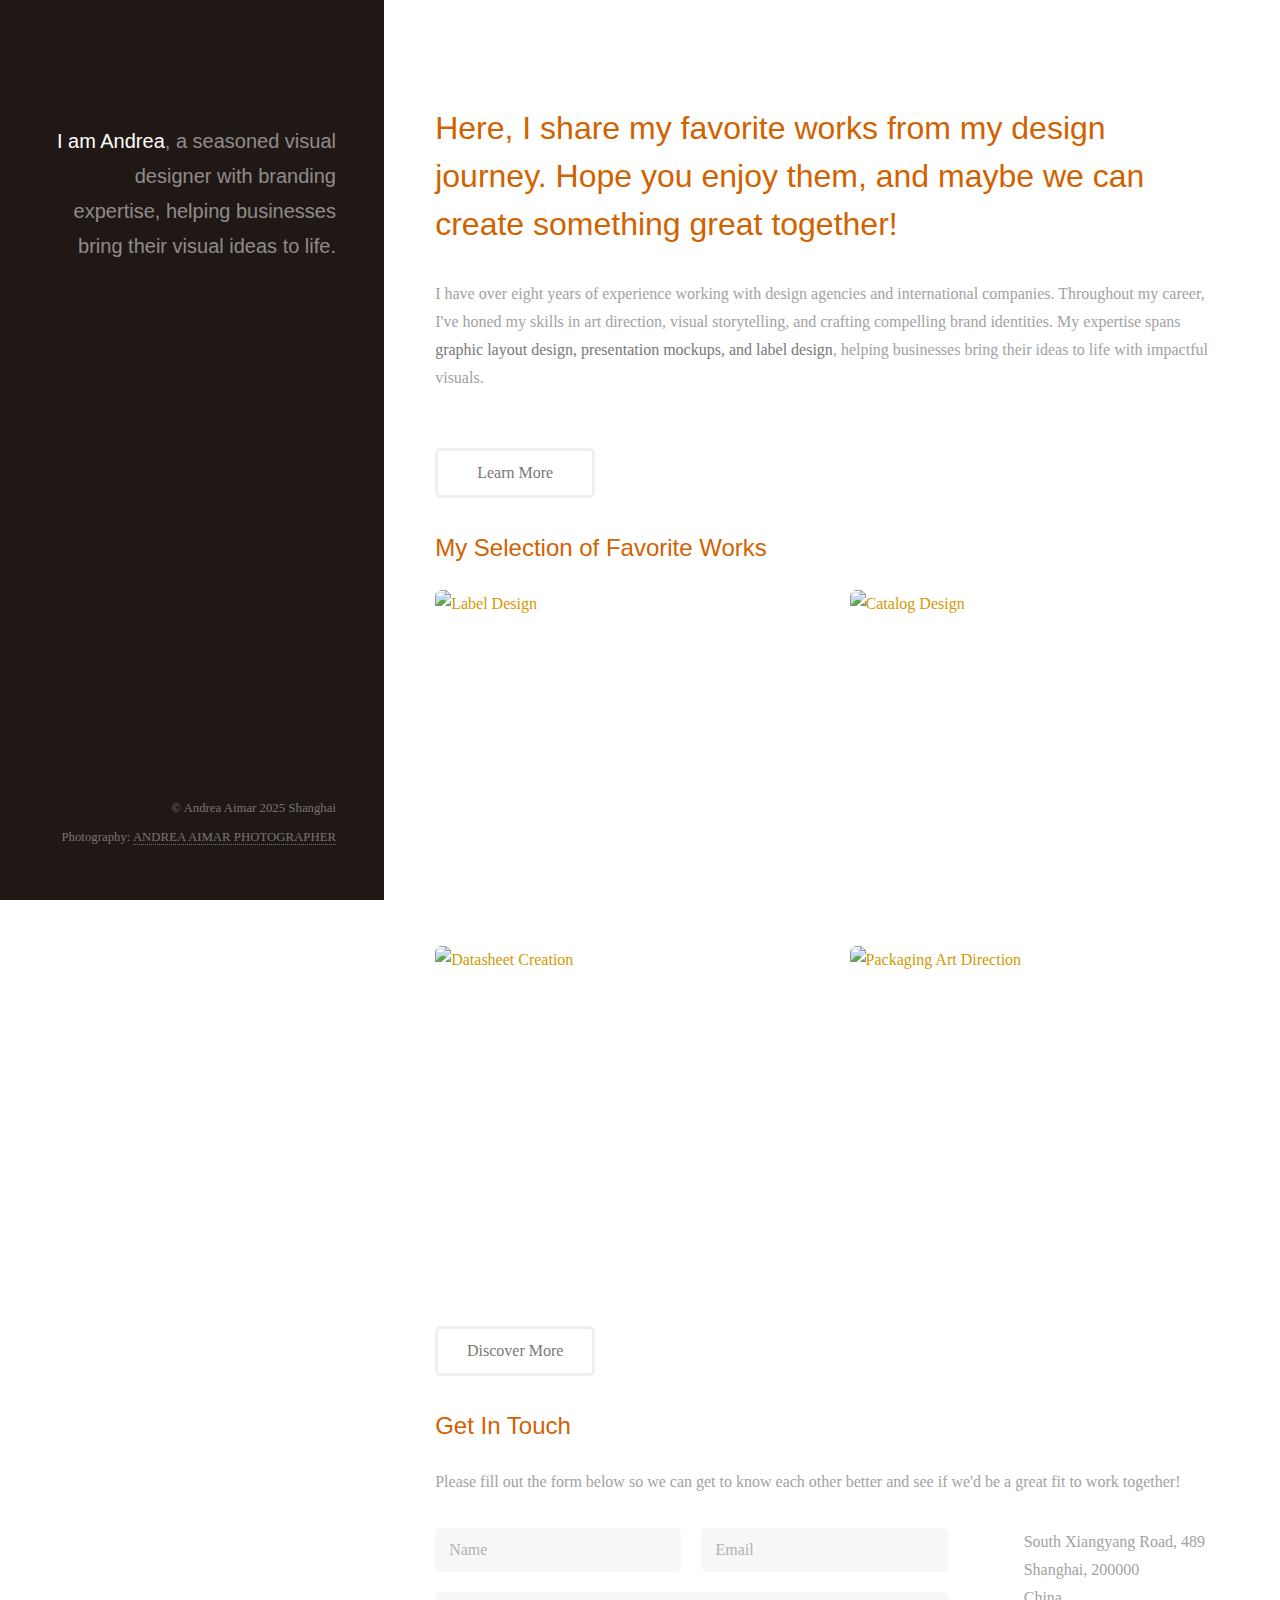
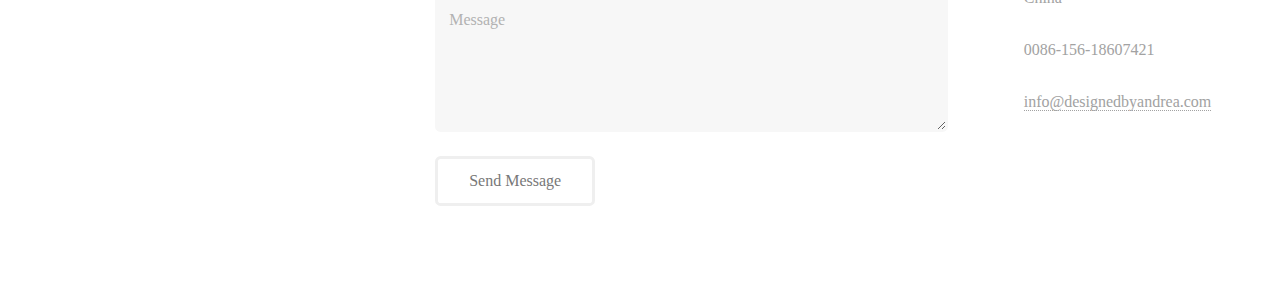
==== commit fc01755e: "done" ====
--- a/home.html
+++ b/home.html
@@ -5,7 +5,7 @@
 		<meta charset="utf-8" />
 		<meta name="viewport" content="width=device-width, initial-scale=1, user-scalable=no" />
 
-		<link rel="icon" href="images/favicon.jpg" type="image/x-icon">
+		<link rel="icon" href="images/favicon.webp" type="image/x-icon">
 		
 		<link rel="stylesheet" href="assets/css/main.css" />
 		<style>
@@ -23,18 +23,40 @@
 				font-weight: 400;
 				left: 50%;
 				line-height: 2.25em;
-				margin: -1.25em 0 0 -3em;
 				opacity: 0;
 				padding: 0 1.5em;
 				position: absolute;
 				text-align: center;
 				text-decoration: none;
 				top: 50%;
+				transform: translate(-50%, -50%);
 				white-space: nowrap;
 			}
-
 			.image.thumb:hover:after {
 				opacity: 1;
+			}
+
+			/* Add styles for consistent image heights */
+			#two .work-item {
+				margin-bottom: 2em;
+			}
+
+			#two .image.fit.thumb {
+				display: block;
+				position: relative;
+				height: 300px; /* Set fixed height */
+				overflow: hidden;
+			}
+
+			#two .image.fit.thumb img {
+				width: 100%;
+				height: 100%;
+				object-fit: cover; /* This ensures images cover the area while maintaining aspect ratio */
+			}
+
+			/* Hide the second image in each work-item */
+			#two .work-item a.image.fit.thumb:not(:first-child) {
+				display: none;
 			}
 		</style>
 	</head>
@@ -44,7 +66,7 @@
 		<!-- Header -->
 		<header id="header">
 			<div class="inner">
-				<a href="#" class="image avatar"><img src="images/avatar.jpg" alt="" /></a>
+				<a href="#" class="image avatar"><img src="images/avatar.webp" alt="" /></a>
 				<h1><strong>I am Andrea</strong>, a seasoned visual designer with branding expertise,
 					helping businesses bring their visual ideas to life.</h1>
 			</div>
@@ -76,82 +98,79 @@
 			<section id="two">
 				<h2>My Selection of Favorite Works</h2>
 				<div class="row">
-
-					<article class="col-6 col-12-xsmall work-item">
-						<a href="images/fulls/01.jpg" class="image fit thumb" data-lightbox="work-1" data-title="Label Design">
-							<img src="images/thumbs/01.jpg" alt="Label Design" />
-						</a>
-						<a href="images/fulls/01b.jpg" class="image fit thumb" data-lightbox="work-1" data-title="Label Design - Alternative View"></a>
-					</article>
-
-					<article class="col-6 col-12-xsmall work-item">
-						<a href="images/fulls/02.jpg" class="image fit thumb" data-lightbox="work-2" data-title="Catalog Design">
-							<img src="images/thumbs/02.jpg" alt="Catalog Design" />
-						</a>
-						<a href="images/fulls/02b.jpg" class="image fit thumb" data-lightbox="work-2" data-title="Catalog Design - Alternative View"></a>
-					</article>
-
-					<article class="col-6 col-12-xsmall work-item">
-						<a href="images/fulls/03.jpg" class="image fit thumb" data-lightbox="work-3" data-title="Datasheet Creation">
-							<img src="images/thumbs/03.jpg" alt="Datasheet Creation" />
-						</a>
-					</article>
-
-					<article class="col-6 col-12-xsmall work-item">
-						<a href="images/fulls/04.jpg" class="image fit thumb" data-lightbox="work-4" data-title="Packaging Art Direction">
-							<img src="images/thumbs/04.jpg" alt="Packaging Art Direction" />
-						</a>
-						<a href="images/fulls/04b.jpg" class="image fit thumb" data-lightbox="work-4" data-title="Packaging Art Direction - Alternative View"></a>
-					</article>
-				</div>
-				<a href="#" class="button" id="portfolio-btn">Discover More</a>
-			</section>
-
-			<!-- Hidden Section for Extra Projects -->
-			<section id="two">
-				
-				<div class="row">
-					<article class="col-6 col-12-xsmall work-item extra-project" style="display:none;">
-						<a href="images/fulls/05.jpg" class="image fit thumb" data-lightbox="work-5" data-title="Product Catalog">
-							<img src="images/thumbs/05.jpg" alt="Product Catalog" />
-						</a>
-						<a href="images/fulls/05b.jpg" class="image fit thumb" data-lightbox="work-5" data-title="Product Catalog - Alternative View"></a>
-					</article>
-
-					<article class="col-6 col-12-xsmall work-item extra-project" style="display:none;">
-						<a href="images/fulls/06.jpg" class="image fit thumb" data-lightbox="work-6" data-title="Booth Design">
-							<img src="images/thumbs/06.jpg" alt="Booth Design" />
-						</a>
-						<a href="images/fulls/06b.jpg" class="image fit thumb" data-lightbox="work-6" data-title="Booth Design - Alternative View"></a>
-					</article>
-
-					<article class="col-6 col-12-xsmall work-item extra-project" style="display:none;">
-						<a href="images/fulls/07.jpg" class="image fit thumb" data-lightbox="work-7" data-title="Label Design">
-							<img src="images/thumbs/07.jpg" alt="Label Design" />
-						</a>
-						<a href="images/fulls/07b.jpg" class="image fit thumb" data-lightbox="work-7" data-title="Label Design - Alternative View"></a>
-					</article>
-
-					<article class="col-6 col-12-xsmall work-item extra-project" style="display:none;">
-						<a href="images/fulls/08.jpg" class="image fit thumb" data-lightbox="work-8" data-title="E-commerce Design">
-							<img src="images/thumbs/08.jpg" alt="E-commerce Design" />
-						</a>
-						<a href="images/fulls/08b.jpg" class="image fit thumb" data-lightbox="work-8" data-title="E-commerce Design - Alternative View"></a>
-					</article>
-
-					<article class="col-6 col-12-xsmall work-item extra-project" style="display:none;">
-						<a href="images/fulls/09.jpg" class="image fit thumb" data-lightbox="work-9" data-title="Label Design">
-							<img src="images/thumbs/09.jpg" alt="Label Design" />
-						</a>
-						<a href="images/fulls/09b.jpg" class="image fit thumb" data-lightbox="work-9" data-title="Label Design - Alternative View"></a>
-					</article>
-
-					<article class="col-6 col-12-xsmall work-item extra-project" style="display:none;">
-						<a href="images/fulls/10.jpg" class="image fit thumb" data-lightbox="work-10" data-title="E-commerce Design">
-							<img src="images/thumbs/10.jpg" alt="E-commerce Design" />
-						</a>
-						<a href="images/fulls/10b.jpg" class="image fit thumb" data-lightbox="work-10" data-title="E-commerce Design - Alternative View"></a>
-					</article>
+					<article class="col-6 col-12-xsmall work-item">
+						<a href="images/fulls/01.webp" class="image fit thumb" data-lightbox="work-1" data-title="Label Design">
+							<img src="images/thumbs/01.webp" alt="Label Design" />
+						</a>
+						<a href="images/fulls/01b.webp" class="image fit thumb" data-lightbox="work-1" data-title="Label Design - Alternative View"></a>
+					</article>
+
+					<article class="col-6 col-12-xsmall work-item">
+						<a href="images/fulls/02.webp" class="image fit thumb" data-lightbox="work-2" data-title="Catalog Design">
+							<img src="images/thumbs/02.webp" alt="Catalog Design" />
+						</a>
+						<a href="images/fulls/02b.webp" class="image fit thumb" data-lightbox="work-2" data-title="Catalog Design - Alternative View"></a>
+					</article>
+
+					<article class="col-6 col-12-xsmall work-item">
+						<a href="images/fulls/03.webp" class="image fit thumb" data-lightbox="work-3" data-title="Datasheet Creation">
+							<img src="images/thumbs/03.webp" alt="Datasheet Creation" />
+						</a>
+					</article>
+
+					<article class="col-6 col-12-xsmall work-item">
+						<a href="images/fulls/04.webp" class="image fit thumb" data-lightbox="work-4" data-title="Packaging Art Direction">
+							<img src="images/thumbs/04.webp" alt="Packaging Art Direction" />
+						</a>
+						<a href="images/fulls/04b.webp" class="image fit thumb" data-lightbox="work-4" data-title="Packaging Art Direction - Alternative View"></a>
+					</article>
+
+					<!-- Extra Projects -->
+					<article class="col-6 col-12-xsmall work-item extra-project" style="display:none;">
+						<a href="images/fulls/05.webp" class="image fit thumb" data-lightbox="work-5" data-title="Product Catalog">
+							<img src="images/thumbs/05.webp" alt="Product Catalog" />
+						</a>
+						<a href="images/fulls/05b.webp" class="image fit thumb" data-lightbox="work-5" data-title="Product Catalog - Alternative View"></a>
+					</article>
+
+					<article class="col-6 col-12-xsmall work-item extra-project" style="display:none;">
+						<a href="images/fulls/06.webp" class="image fit thumb" data-lightbox="work-6" data-title="Booth Design">
+							<img src="images/thumbs/06.webp" alt="Booth Design" />
+						</a>
+						<a href="images/fulls/06b.webp" class="image fit thumb" data-lightbox="work-6" data-title="Booth Design - Alternative View"></a>
+					</article>
+
+					<article class="col-6 col-12-xsmall work-item extra-project" style="display:none;">
+						<a href="images/fulls/07.webp" class="image fit thumb" data-lightbox="work-7" data-title="Label Design">
+							<img src="images/thumbs/07.webp" alt="Label Design" />
+						</a>
+						<a href="images/fulls/07b.webp" class="image fit thumb" data-lightbox="work-7" data-title="Label Design - Alternative View"></a>
+					</article>
+
+					<article class="col-6 col-12-xsmall work-item extra-project" style="display:none;">
+						<a href="images/fulls/08.webp" class="image fit thumb" data-lightbox="work-8" data-title="E-commerce Design">
+							<img src="images/thumbs/08.webp" alt="E-commerce Design" />
+						</a>
+						<a href="images/fulls/08b.webp" class="image fit thumb" data-lightbox="work-8" data-title="E-commerce Design - Alternative View"></a>
+					</article>
+
+					<article class="col-6 col-12-xsmall work-item extra-project" style="display:none;">
+						<a href="images/fulls/09.webp" class="image fit thumb" data-lightbox="work-9" data-title="Label Design">
+							<img src="images/thumbs/09.webp" alt="Label Design" />
+						</a>
+						<a href="images/fulls/09b.webp" class="image fit thumb" data-lightbox="work-9" data-title="Label Design - Alternative View"></a>
+					</article>
+
+					<article class="col-6 col-12-xsmall work-item extra-project" style="display:none;">
+						<a href="images/fulls/10.webp" class="image fit thumb" data-lightbox="work-10" data-title="E-commerce Design">
+							<img src="images/thumbs/10.webp" alt="E-commerce Design" />
+						</a>
+						<a href="images/fulls/10b.webp" class="image fit thumb" data-lightbox="work-10" data-title="E-commerce Design - Alternative View"></a>
+					</article>
+				</div>
+				<div class="button-container" style="text-align: left; margin-bottom: 2em;">
+					<a href="#" class="button" id="portfolio-btn">Discover More</a>
+					<a href="#" class="button" id="show-less-btn" style="display:none;">Show Less</a>
 				</div>
 			</section>
 
@@ -233,7 +252,26 @@
 					// Reinitialize lightbox for all images (including extra projects)
 					initializeLightbox();
 
-					// Hide the "Discover More" button after clicking
+					// Hide the "Discover More" button and show "Show Less" button
+					$(this).hide();
+					$('#show-less-btn').show();
+				});
+
+				// Handle "Show Less" button click
+				$('#show-less-btn').click(function (e) {
+					e.preventDefault(); // Prevent default link behavior
+
+					// Hide extra projects
+					$('.extra-project').fadeOut();
+
+					// Destroy the existing poptrox instance
+					$('.image.fit.thumb').data('poptrox', null);
+
+					// Reinitialize lightbox for visible images only
+					initializeLightbox();
+
+					// Show the "Discover More" button and hide "Show Less" button
+					$('#portfolio-btn').show();
 					$(this).hide();
 				});
 
@@ -246,5 +284,7 @@
 				}
 			});
 		</script>
+  
+
 	</body>
 </html>
--- a/assets/css/main.css
+++ b/assets/css/main.css
@@ -1,6 +1,6 @@
-@import url("https://fonts.googleapis.com/css2?family=Source+Sans+Pro:400,400italic,700&display=swap");
+/* @import url("https://fonts.googleapis.com/css2?family=Source+Sans+Pro:400,400italic,700&display=swap");
 @import url("https://fonts.googleapis.com/css2?family=Libre+Baskerville:wght@400;700&display=swap");
-@import url("https://fonts.googleapis.com/css2?family=Heebo:wght@100;200;300;400;500;600;700;800;900&display=swap");
+@import url("https://fonts.googleapis.com/css2?family=Heebo:wght@100;200;300;400;500;600;700;800;900&display=swap"); */
 
 
 
@@ -524,7 +524,7 @@
 							padding-top: 4em;
 						}
 
-		}
+	
 
 		@media screen and (max-width: 980px) {
 
@@ -2037,6 +2037,7 @@
 
 		.work-item .image {
 			margin: 0 0 1.5em 0;
+	
 		}
 
 		.work-item h3 {
@@ -2071,7 +2072,7 @@
 		justify-content: space-between;
 		background-color: #1f1815;
 		background-attachment: scroll,								scroll;
-		background-image: url("images/overlay.png"), url("../../images/bg.jpg");
+		background-image: url("images/overlay.webp"), url("../../images/bg.webp");
 		background-position: top left,							top left;
 		background-repeat: repeat,								no-repeat;
 		background-size: auto,								150%;
@@ -2554,7 +2555,7 @@
 			#footer {
 				background-attachment: scroll;
 				background-color: #1f1815;
-				background-image: url("images/overlay.png"), url("../../images/bg.jpg");
+				background-image: url("images/overlay.webp"), url("../../images/bg.webp");
 				background-position: top left,						bottom center;
 				background-repeat: repeat,							no-repeat;
 				background-size: auto,							cover;
